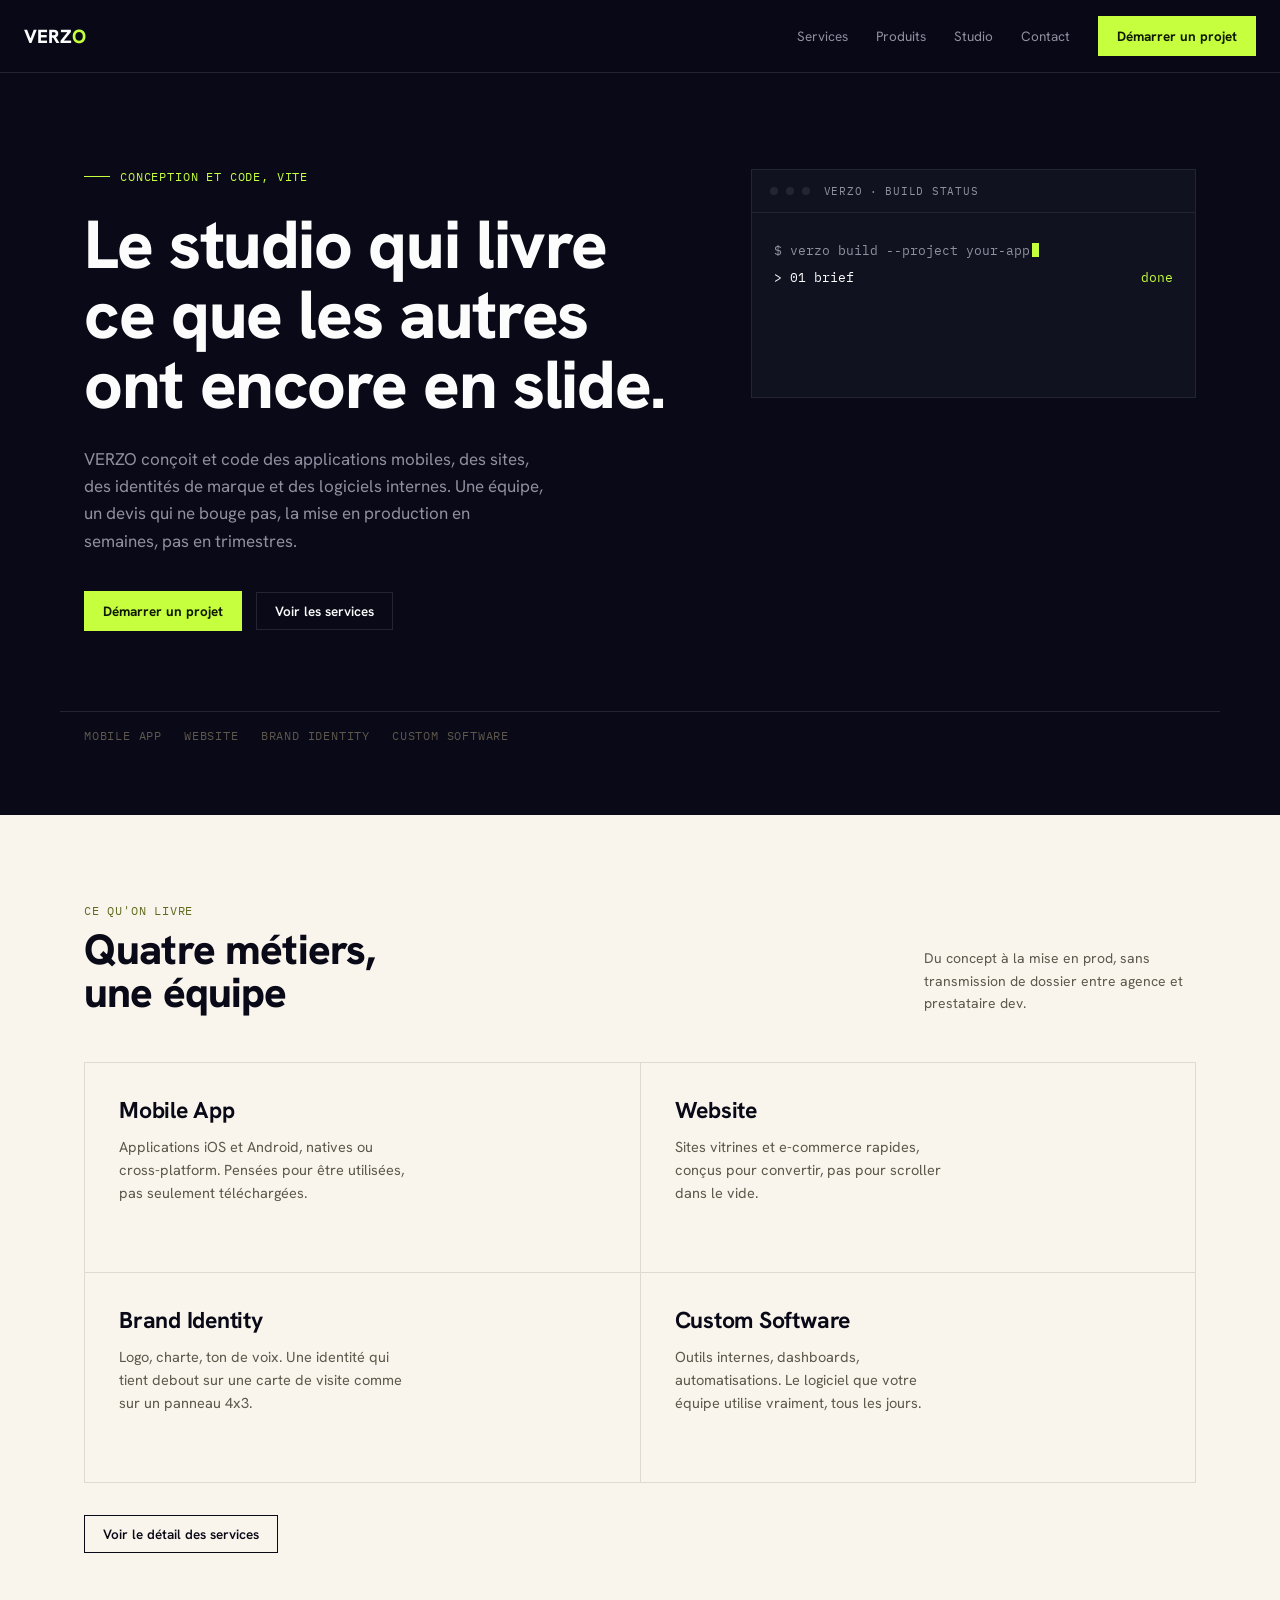
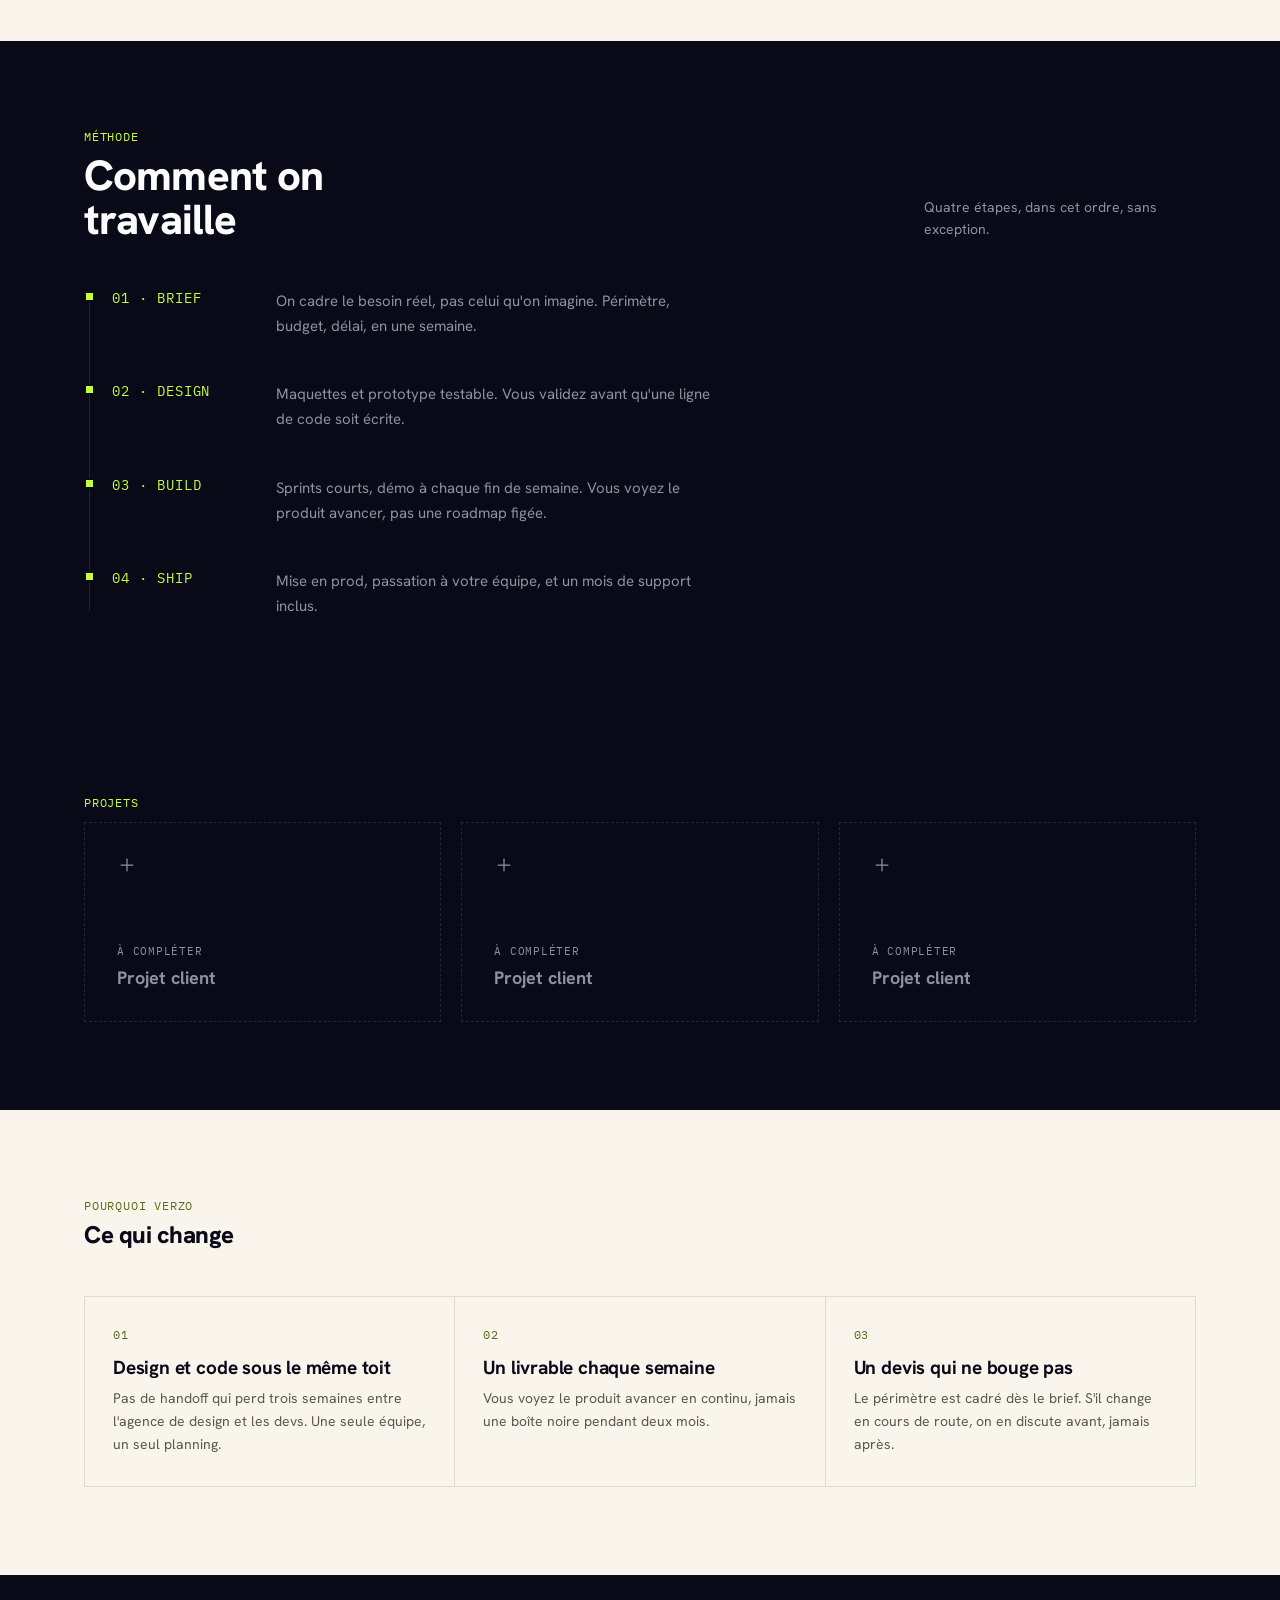
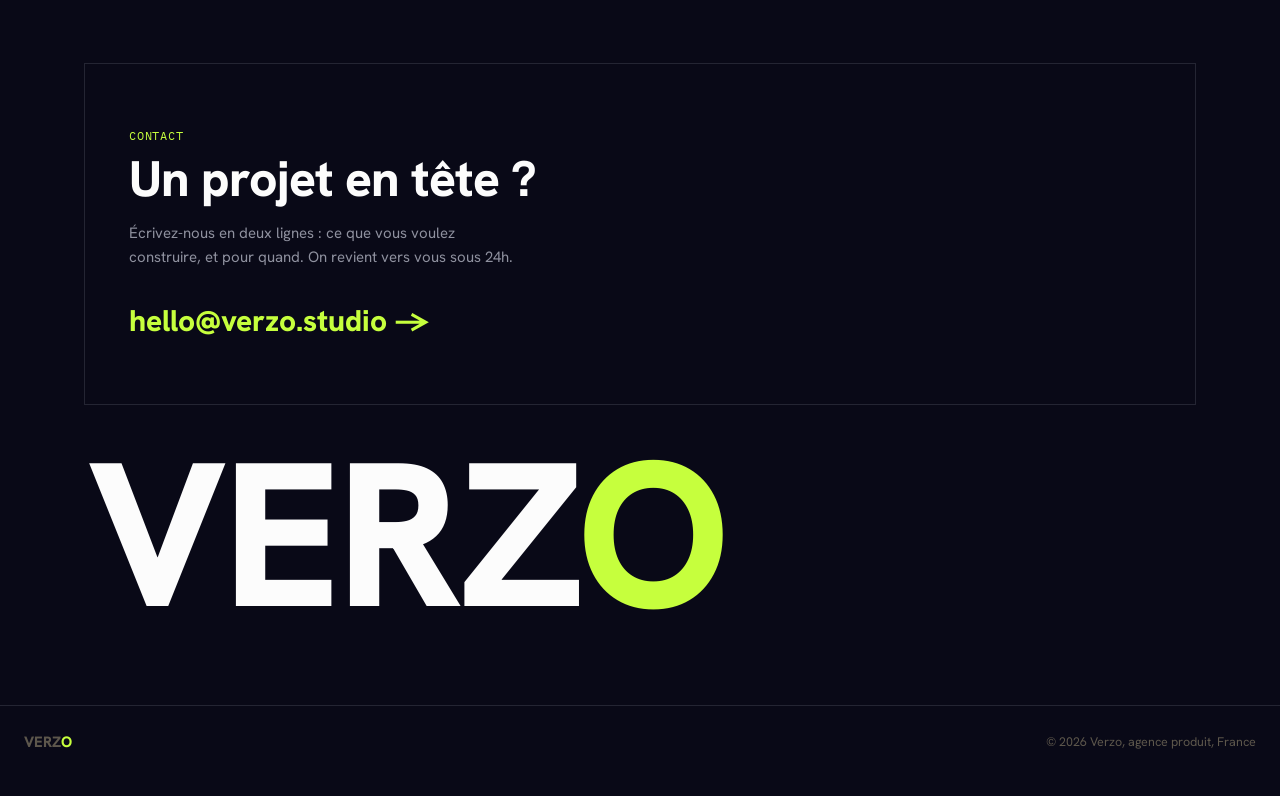
==== index.html @ e253a52f "Initial Verzo site Static zero-build site: home, services, produits, studio, contact." ====
<!doctype html>
<html lang="fr">
<head>
<meta charset="utf-8">
<meta name="viewport" content="width=device-width, initial-scale=1">
<title>Verzo, product studio</title>
<meta name="description" content="Verzo conçoit et code des applications mobiles, des sites, des identités de marque et des logiciels internes. Une équipe, du brief à la mise en prod.">
<link rel="stylesheet" href="styles.css">
</head>
<body>

<nav>
  <a href="index.html" class="logo">VERZ<span class="dot">O</span></a>
  <div class="navlinks">
    <a href="services.html" class="navlink">Services</a>
    <a href="produits.html" class="navlink">Produits</a>
    <a href="studio.html" class="navlink">Studio</a>
    <a href="contact.html" class="navlink">Contact</a>
    <a class="btn-primary" href="mailto:hello@verzo.studio">Démarrer un projet</a>
  </div>
</nav>

<header style="padding:96px 24px 0;">
  <div class="wrap two-col">
    <div>
      <div class="mono" style="font-size:12px; color:var(--lime); display:flex; align-items:center; gap:10px; margin-bottom:26px;">
        <span style="width:26px; height:1px; background:var(--lime); display:inline-block;"></span>
        Conception et code, vite
      </div>
      <h1 style="font-size:clamp(38px, 6.4vw, 68px); max-width:16ch;">Le studio qui livre ce que les autres ont encore en slide.</h1>
      <p style="max-width:46ch; color:var(--grey); font-size:17px; line-height:1.6; margin-top:26px;">VERZO conçoit et code des applications mobiles, des sites, des identités de marque et des logiciels internes. Une équipe, un devis qui ne bouge pas, la mise en production en semaines, pas en trimestres.</p>
      <div style="display:flex; flex-wrap:wrap; align-items:center; gap:14px; margin-top:36px;">
        <a class="btn-primary" href="mailto:hello@verzo.studio">Démarrer un projet</a>
        <a class="btn-outline-dark" href="services.html">Voir les services</a>
      </div>
    </div>

    <div class="terminal" data-terminal data-terminal-cmd-text="$ verzo build --project your-app">
      <div class="terminal-bar">
        <span class="terminal-dot"></span><span class="terminal-dot"></span><span class="terminal-dot"></span>
        <span class="terminal-title mono">verzo · build status</span>
      </div>
      <div class="terminal-body">
        <div class="terminal-cmd" data-terminal-cmd></div>
        <div class="terminal-line" data-terminal-line data-final="done" data-pending="·">
          <span class="label">&gt; 01 brief</span><span class="status">·</span>
        </div>
        <div class="terminal-line" data-terminal-line data-final="done" data-pending="·">
          <span class="label">&gt; 02 design</span><span class="status">·</span>
        </div>
        <div class="terminal-line" data-terminal-line data-final="running" data-pending="·">
          <span class="label">&gt; 03 build</span><span class="status">en cours</span>
        </div>
        <div class="terminal-line" data-terminal-line data-final="pending" data-pending="·">
          <span class="label">&gt; 04 ship</span><span class="status">·</span>
        </div>
      </div>
    </div>
  </div>

  <div class="wrap mono" style="display:flex; flex-wrap:wrap; gap:0; margin-top:80px; border-top:1px solid var(--line-dark); padding-top:16px; font-size:11.5px; color:var(--grey-2);">
    <span style="margin-right:22px;">Mobile App</span>
    <span style="margin-right:22px;">Website</span>
    <span style="margin-right:22px;">Brand Identity</span>
    <span>Custom Software</span>
  </div>
</header>

<section class="on-white reveal" style="margin-top:72px;">
  <div class="wrap">
    <div class="section-head">
      <div>
        <span class="kicker mono">Ce qu'on livre</span>
        <h2>Quatre métiers,<br>une équipe</h2>
      </div>
      <p>Du concept à la mise en prod, sans transmission de dossier entre agence et prestataire dev.</p>
    </div>
    <div class="services-grid reveal-stagger">
      <div class="service-card">
        <h3>Mobile App</h3>
        <p>Applications iOS et Android, natives ou cross-platform. Pensées pour être utilisées, pas seulement téléchargées.</p>
      </div>
      <div class="service-card">
        <h3>Website</h3>
        <p>Sites vitrines et e-commerce rapides, conçus pour convertir, pas pour scroller dans le vide.</p>
      </div>
      <div class="service-card">
        <h3>Brand Identity</h3>
        <p>Logo, charte, ton de voix. Une identité qui tient debout sur une carte de visite comme sur un panneau 4x3.</p>
      </div>
      <div class="service-card">
        <h3>Custom Software</h3>
        <p>Outils internes, dashboards, automatisations. Le logiciel que votre équipe utilise vraiment, tous les jours.</p>
      </div>
    </div>
    <div style="margin-top:32px;">
      <a class="btn-outline-dark" style="color:var(--ink); border-color:var(--ink);" href="services.html">Voir le détail des services</a>
    </div>
  </div>
</section>

<section id="process" class="on-black reveal">
  <div class="wrap">
    <div class="section-head">
      <div>
        <span class="kicker mono">Méthode</span>
        <h2>Comment on<br>travaille</h2>
      </div>
      <p>Quatre étapes, dans cet ordre, sans exception.</p>
    </div>
    <div class="process-list">
      <div class="process-row">
        <span class="node"></span>
        <div class="step mono">01 · Brief</div>
        <p>On cadre le besoin réel, pas celui qu'on imagine. Périmètre, budget, délai, en une semaine.</p>
      </div>
      <div class="process-row">
        <span class="node"></span>
        <div class="step mono">02 · Design</div>
        <p>Maquettes et prototype testable. Vous validez avant qu'une ligne de code soit écrite.</p>
      </div>
      <div class="process-row">
        <span class="node"></span>
        <div class="step mono">03 · Build</div>
        <p>Sprints courts, démo à chaque fin de semaine. Vous voyez le produit avancer, pas une roadmap figée.</p>
      </div>
      <div class="process-row">
        <span class="node"></span>
        <div class="step mono">04 · Ship</div>
        <p>Mise en prod, passation à votre équipe, et un mois de support inclus.</p>
      </div>
    </div>
  </div>
</section>

<section class="on-black reveal">
  <div class="wrap">
    <span class="kicker mono">Projets</span>
    <div class="projects-grid" style="margin-top:12px;">
      <div class="project-card-empty">
        <svg aria-hidden="true" width="20" height="20" viewBox="0 0 24 24" fill="none" stroke="var(--grey)" stroke-width="1.5" stroke-linecap="round"><line x1="12" y1="5" x2="12" y2="19"/><line x1="5" y1="12" x2="19" y2="12"/></svg>
        <div>
          <div class="mono" style="font-size:11px; color:var(--grey);">À compléter</div>
          <div class="label">Projet client</div>
        </div>
      </div>
      <div class="project-card-empty">
        <svg aria-hidden="true" width="20" height="20" viewBox="0 0 24 24" fill="none" stroke="var(--grey)" stroke-width="1.5" stroke-linecap="round"><line x1="12" y1="5" x2="12" y2="19"/><line x1="5" y1="12" x2="19" y2="12"/></svg>
        <div>
          <div class="mono" style="font-size:11px; color:var(--grey);">À compléter</div>
          <div class="label">Projet client</div>
        </div>
      </div>
      <div class="project-card-empty">
        <svg aria-hidden="true" width="20" height="20" viewBox="0 0 24 24" fill="none" stroke="var(--grey)" stroke-width="1.5" stroke-linecap="round"><line x1="12" y1="5" x2="12" y2="19"/><line x1="5" y1="12" x2="19" y2="12"/></svg>
        <div>
          <div class="mono" style="font-size:11px; color:var(--grey);">À compléter</div>
          <div class="label">Projet client</div>
        </div>
      </div>
    </div>
  </div>
</section>

<section class="on-white reveal">
  <div class="wrap">
    <span class="kicker mono">Pourquoi Verzo</span>
    <h2 style="margin-bottom:48px;">Ce qui change</h2>
    <div class="why-grid reveal-stagger">
      <div class="why-card">
        <span class="idx mono">01</span>
        <h3>Design et code sous le même toit</h3>
        <p>Pas de handoff qui perd trois semaines entre l'agence de design et les devs. Une seule équipe, un seul planning.</p>
      </div>
      <div class="why-card">
        <span class="idx mono">02</span>
        <h3>Un livrable chaque semaine</h3>
        <p>Vous voyez le produit avancer en continu, jamais une boîte noire pendant deux mois.</p>
      </div>
      <div class="why-card">
        <span class="idx mono">03</span>
        <h3>Un devis qui ne bouge pas</h3>
        <p>Le périmètre est cadré dès le brief. S'il change en cours de route, on en discute avant, jamais après.</p>
      </div>
    </div>
  </div>
</section>

<section id="contact" class="on-black reveal">
  <div class="wrap">
    <div class="contact-inner">
      <span class="kicker mono">Contact</span>
      <h2>Un projet en tête ?</h2>
      <p>Écrivez-nous en deux lignes : ce que vous voulez construire, et pour quand. On revient vers vous sous 24h.</p>
      <a class="contact-email" href="mailto:hello@verzo.studio">hello@verzo.studio →</a>
    </div>
    <div class="wordmark-huge" aria-hidden="true">VERZ<span class="dot">O</span></div>
  </div>
</section>

<footer>
  <a href="index.html" class="logo">VERZ<span style="color:var(--lime);">O</span></a>
  <div>© 2026 Verzo, agence produit, France</div>
</footer>

<script src="script.js" defer></script>
</body>
</html>
---- styles.css ----
@import url('https://fonts.googleapis.com/css2?family=Hanken+Grotesk:wght@500;600;700;800&family=IBM+Plex+Mono:wght@500;600&display=swap');

:root{
  --ink: oklch(15% 0.03 280);
  --ink-soft: oklch(19% 0.028 280);
  --line-dark: oklch(27% 0.025 280);
  --paper: oklch(97% 0.012 85);
  --paper-soft: oklch(94% 0.012 85);
  --line-light: oklch(89% 0.01 85);
  --grey: oklch(66% 0.02 280);
  --grey-2: oklch(46% 0.02 85);
  --white: oklch(99% 0 0);
  --lime: #C6FF3D;
  --lime-dark: #5E6A1F;
  --lime-ink: oklch(20% 0.05 126);
  --error: #C0392B;
}
*{box-sizing:border-box;}
html{scroll-behavior:smooth;}
body{
  margin:0;
  background:var(--ink);
  color:var(--white);
  font-family:'Hanken Grotesk', ui-sans-serif, system-ui, sans-serif;
  -webkit-font-smoothing:antialiased;
  overflow-x:hidden;
}
.wrap{max-width:1160px; margin:0 auto; padding-inline:24px;}
h1,h2,h3{font-weight:800; letter-spacing:-0.02em; line-height:1.03; text-wrap:balance; margin:0;}
p{margin:0;}
img,svg{max-width:100%;}
a{color:inherit; text-decoration:none;}
.mono{font-family:'IBM Plex Mono', ui-monospace, monospace; letter-spacing:0.07em; text-transform:uppercase;}

/* nav */
nav{
  position:sticky; top:env(safe-area-inset-top, 0px); z-index:30;
  display:flex; align-items:center; justify-content:space-between;
  padding:16px 24px;
  background:color-mix(in oklch, var(--ink) 88%, transparent);
  backdrop-filter:blur(10px);
  border-bottom:1px solid var(--line-dark);
}
.logo{font-weight:800; font-size:19px;}
.logo .dot{color:var(--lime);}
.navlinks{display:flex; align-items:center; gap:28px;}
.navlink{font-size:13.5px; color:var(--grey); transition:color .15s;}
.navlink:hover, .navlink.active{color:var(--white);}
.navlinks-mobile-toggle{display:none;}

.btn-primary{
  display:inline-flex; align-items:center; gap:8px;
  background:var(--lime); color:var(--lime-ink);
  font-weight:700; font-size:13.5px; padding:10px 18px;
  border:1px solid var(--lime); cursor:pointer;
}
.btn-primary:hover{background:transparent; color:var(--lime);}
.btn-outline-dark{
  display:inline-flex; align-items:center; gap:8px;
  background:transparent; color:var(--white);
  font-weight:600; font-size:13.5px; padding:9px 18px;
  border:1px solid var(--line-dark); cursor:pointer;
}
.btn-outline-dark:hover{border-color:var(--white);}
a:focus-visible, button:focus-visible{outline:2px solid var(--lime); outline-offset:2px;}

section{padding-block:88px;}
.on-black{background:var(--ink); color:var(--white);}
.on-white{background:var(--paper); color:var(--ink);}

.kicker{font-size:11.5px; color:var(--lime); display:block; margin-bottom:10px;}
.on-white .kicker{color:var(--lime-dark);}
.section-head{display:flex; justify-content:space-between; align-items:flex-end; gap:24px; margin-bottom:48px; flex-wrap:wrap;}
.section-head h2{font-size:clamp(28px, 4.2vw, 42px);}
.section-head p{max-width:34ch; font-size:14px; line-height:1.6; margin:0;}
.on-black .section-head p{color:var(--grey);}
.on-white .section-head p{color:var(--grey-2);}

/* page header (non-hero) */
.page-header{padding:120px 24px 48px;}
.page-header .kicker{margin-bottom:16px;}
.page-header h1{font-size:clamp(36px, 6vw, 60px); max-width:16ch;}
.page-header p{max-width:52ch; color:var(--grey); font-size:16.5px; line-height:1.6; margin-top:22px;}

/* services grid */
.services-grid{display:grid; grid-template-columns:repeat(2, 1fr); border-top:1px solid var(--line-light); border-left:1px solid var(--line-light);}
.service-card{border-right:1px solid var(--line-light); border-bottom:1px solid var(--line-light); padding:36px 34px; display:flex; flex-direction:column; gap:12px; min-height:210px;}
.service-card h3{font-size:23px; font-weight:700; letter-spacing:-0.01em;}
.service-card p{color:var(--grey-2); font-size:14.5px; line-height:1.6; max-width:36ch;}
.service-card ul{list-style:none; margin:8px 0 0; padding:0; display:flex; flex-direction:column; gap:6px;}
.service-card li{font-size:13.5px; color:var(--grey-2); padding-left:16px; position:relative;}
.service-card li::before{content:"·"; position:absolute; left:0; color:var(--lime-dark);}
@media (max-width:680px){.services-grid{grid-template-columns:1fr;}}

/* process timeline */
.process-list{position:relative; padding-left:28px;}
.process-list::before{content:""; position:absolute; left:5px; top:8px; bottom:8px; width:1px; background:var(--line-dark);}
.process-row{display:grid; grid-template-columns:140px 1fr; gap:24px; padding-bottom:44px; position:relative;}
.process-row:last-child{padding-bottom:0;}
.process-row .node{position:absolute; left:-28px; top:2px; width:11px; height:11px; background:var(--lime); border:2px solid var(--ink);}
.process-row .step{color:var(--lime); font-size:13.5px;}
.process-row p{color:var(--grey); font-size:15px; line-height:1.65; max-width:56ch;}
@media (max-width:680px){
  .process-row{grid-template-columns:1fr;}
}

/* why grid */
.why-grid{display:grid; grid-template-columns:repeat(3, 1fr); gap:1px; background:var(--line-light); border:1px solid var(--line-light);}
.why-card{background:var(--paper); padding:30px 28px;}
.why-card .idx{font-size:12px; color:var(--lime-dark); display:block; margin-bottom:16px;}
.why-card h3{font-size:19px; font-weight:700; letter-spacing:-0.01em;}
.why-card p{color:var(--grey-2); font-size:14px; line-height:1.65; margin-top:10px;}
@media (max-width:780px){.why-grid{grid-template-columns:1fr;}}

/* contact */
.contact-inner{border:1px solid var(--line-dark); padding:64px 44px;}
.contact-inner h2{font-size:clamp(30px, 5.6vw, 50px); max-width:15ch;}
.contact-inner p{color:var(--grey); max-width:48ch; font-size:15px; line-height:1.6; margin-top:16px;}
.contact-email{display:inline-flex; align-items:center; gap:12px; margin-top:32px; font-weight:800; font-size:clamp(22px, 3.6vw, 30px); color:var(--lime);}
.contact-email:hover{color:var(--white);}

.field{display:flex; flex-direction:column; gap:8px;}
.field label{font-size:12.5px; font-weight:600;}
.field input, .field textarea{
  font-family:'Hanken Grotesk', sans-serif; font-size:14.5px; padding:12px 14px;
  border:1px solid var(--line-dark); background:var(--ink-soft); color:var(--white); outline:none;
}
.field textarea{resize:vertical; min-height:110px;}
.field input:focus, .field textarea:focus{border-color:var(--lime); box-shadow:0 0 0 3px color-mix(in oklch, var(--lime) 30%, transparent);}
.field .msg-help{font-size:12px; color:var(--grey);}

.projects-grid{display:grid; grid-template-columns:repeat(3, 1fr); gap:20px;}
.project-card-empty{border:1px dashed var(--line-dark); padding:32px; min-height:200px; display:flex; flex-direction:column; justify-content:space-between;}
.project-card-empty .label{font-weight:700; font-size:18px; color:var(--grey); margin-top:8px;}
@media (max-width:780px){.projects-grid{grid-template-columns:1fr;}}

.wordmark-huge{
  font-weight:800; letter-spacing:-0.02em;
  font-size:clamp(64px, 16vw, 220px); line-height:0.8;
  color:var(--white); white-space:nowrap; overflow:hidden;
  margin-top:48px; padding-left:4px;
}
.wordmark-huge .dot{color:var(--lime);}

footer{padding:26px 24px 44px; border-top:1px solid var(--line-dark); display:flex; justify-content:space-between; align-items:center; gap:16px; flex-wrap:wrap; color:var(--grey-2); font-size:12.5px;}
footer .logo{font-size:15px;}

.two-col{display:grid; grid-template-columns:1.15fr 0.85fr; gap:64px; align-items:start;}
.two-col-even{display:grid; grid-template-columns:1fr 1fr; gap:64px; align-items:start;}
.card-split{display:grid; grid-template-columns:1fr auto; gap:32px; align-items:start;}

@media (max-width:760px){
  nav{flex-wrap:wrap; row-gap:12px;}
  .navlinks{gap:14px; flex-wrap:wrap; justify-content:flex-end;}
  header[style], .page-header{padding-left:20px; padding-right:20px;}
  .two-col, .two-col-even{grid-template-columns:1fr; gap:40px;}
  .card-split{grid-template-columns:1fr; gap:24px;}
}

/* scroll reveal */
.reveal{opacity:0; transform:translateY(24px); transition:opacity .7s cubic-bezier(.2,.7,.3,1), transform .7s cubic-bezier(.2,.7,.3,1);}
.reveal.is-visible{opacity:1; transform:translateY(0);}
.reveal-stagger > *{opacity:0; transform:translateY(18px); transition:opacity .6s ease, transform .6s ease;}
.reveal-stagger.is-visible > *{opacity:1; transform:translateY(0);}
.reveal-stagger.is-visible > *:nth-child(1){transition-delay:.05s;}
.reveal-stagger.is-visible > *:nth-child(2){transition-delay:.12s;}
.reveal-stagger.is-visible > *:nth-child(3){transition-delay:.19s;}
.reveal-stagger.is-visible > *:nth-child(4){transition-delay:.26s;}
@media (prefers-reduced-motion: reduce){
  html{scroll-behavior:auto;}
  .reveal, .reveal-stagger > *{transition:none; opacity:1; transform:none;}
}

/* terminal */
.terminal{background:var(--ink-soft); border:1px solid var(--line-dark);}
.terminal-bar{display:flex; align-items:center; gap:8px; padding:14px 18px; border-bottom:1px solid var(--line-dark);}
.terminal-dot{width:8px; height:8px; border-radius:50%; background:var(--line-dark); display:inline-block;}
.terminal-title{font-size:10.5px; color:var(--grey); margin-left:6px;}
.terminal-body{padding:24px 22px; font-family:'IBM Plex Mono', monospace; font-size:13px; line-height:2.1; min-height:170px;}
.terminal-cmd{color:var(--grey);}
.terminal-cmd .cursor{display:inline-block; width:7px; height:14px; background:var(--lime); margin-left:2px; animation:blink 1s step-end infinite; vertical-align:-2px;}
.terminal-line{display:flex; justify-content:space-between; opacity:0; transform:translateY(4px); transition:opacity .3s ease, transform .3s ease;}
.terminal-line.shown{opacity:1; transform:translateY(0);}
.terminal-line .label{color:var(--white);}
.terminal-line .status{color:var(--grey);}
.terminal-line .status.done{color:var(--lime);}
@keyframes blink{50%{opacity:0;}}
@media (prefers-reduced-motion: reduce){
  .terminal-cmd .cursor{animation:none;}
  .terminal-line{transition:none;}
}
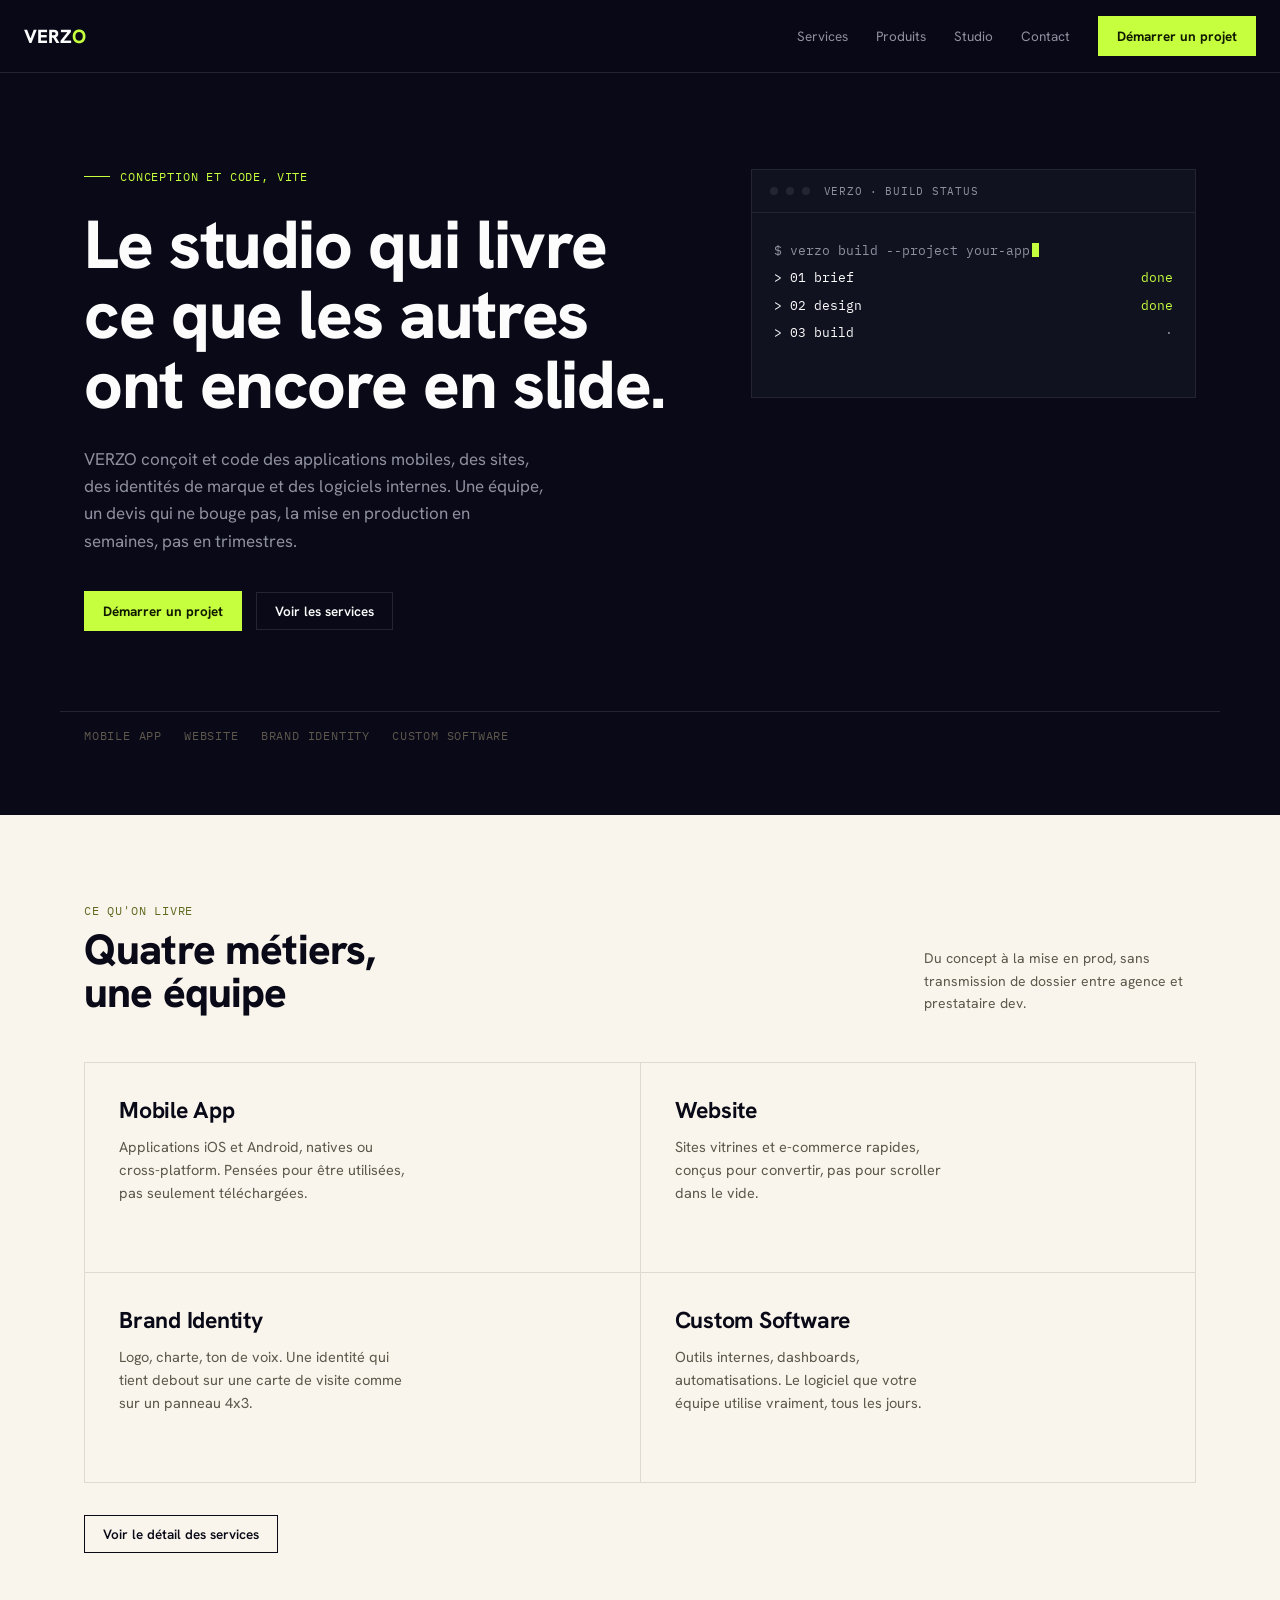
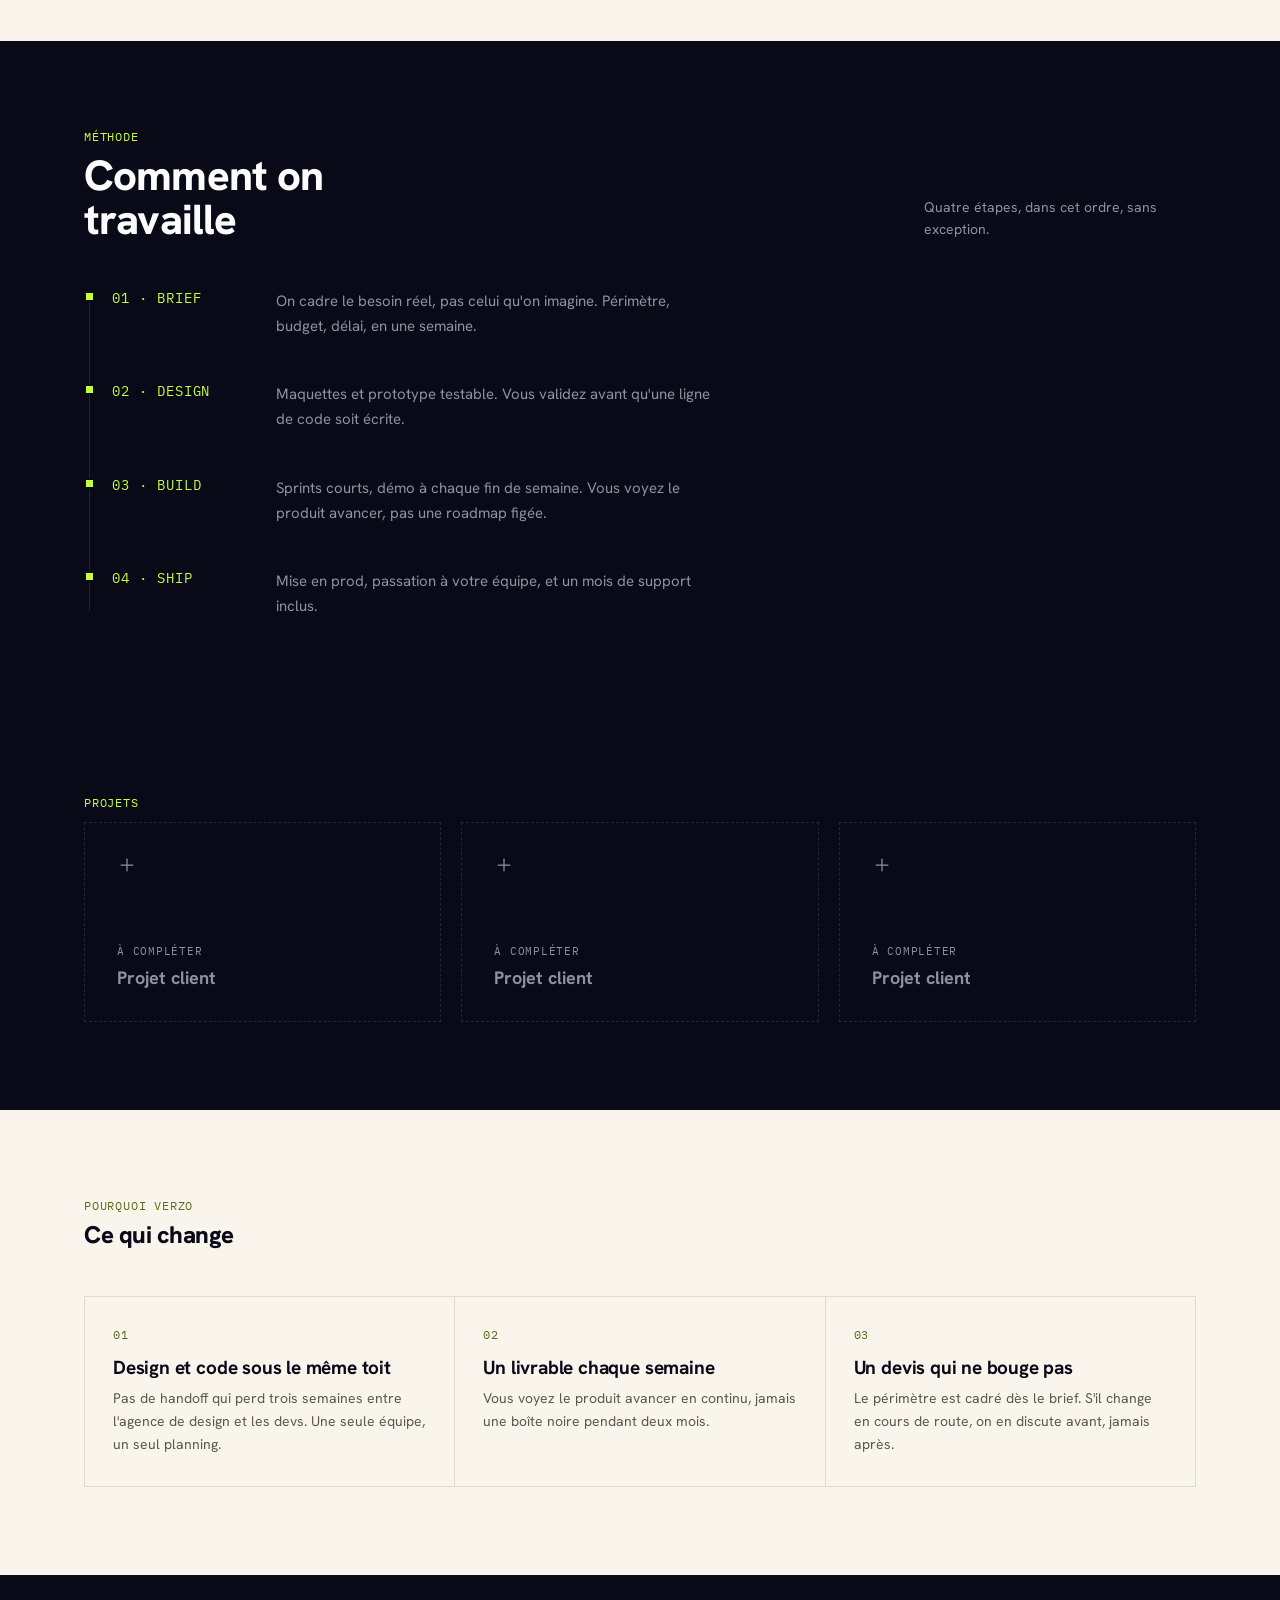
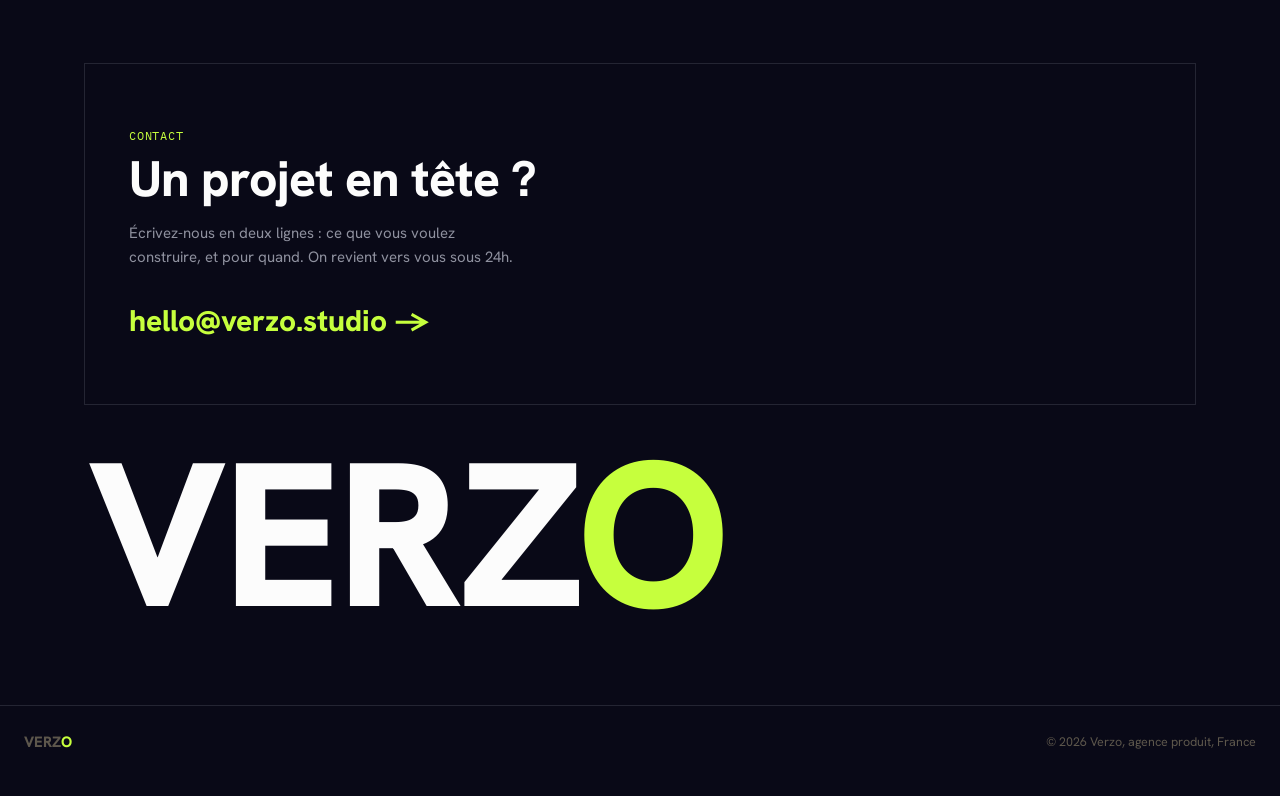
==== commit 046f55e6: "Add brand assets: favicon, wordmark SVGs, OG image Wire favicon/apple-touch-icon and Open Graph tags" ====
--- a/index.html
+++ b/index.html
@@ -5,6 +5,15 @@
 <meta name="viewport" content="width=device-width, initial-scale=1">
 <title>Verzo, product studio</title>
 <meta name="description" content="Verzo conçoit et code des applications mobiles, des sites, des identités de marque et des logiciels internes. Une équipe, du brief à la mise en prod.">
+<link rel="icon" href="favicon.svg" type="image/svg+xml">
+<link rel="icon" href="favicon-32.png" sizes="32x32" type="image/png">
+<link rel="icon" href="favicon-16.png" sizes="16x16" type="image/png">
+<link rel="apple-touch-icon" href="apple-touch-icon.png">
+<meta property="og:type" content="website">
+<meta property="og:title" content="Verzo, product studio">
+<meta property="og:description" content="Verzo conçoit et code des applications mobiles, des sites, des identités de marque et des logiciels internes. Une équipe, du brief à la mise en prod.">
+<meta property="og:image" content="brand/og-image.png">
+<meta name="twitter:card" content="summary_large_image">
 <link rel="stylesheet" href="styles.css">
 </head>
 <body>
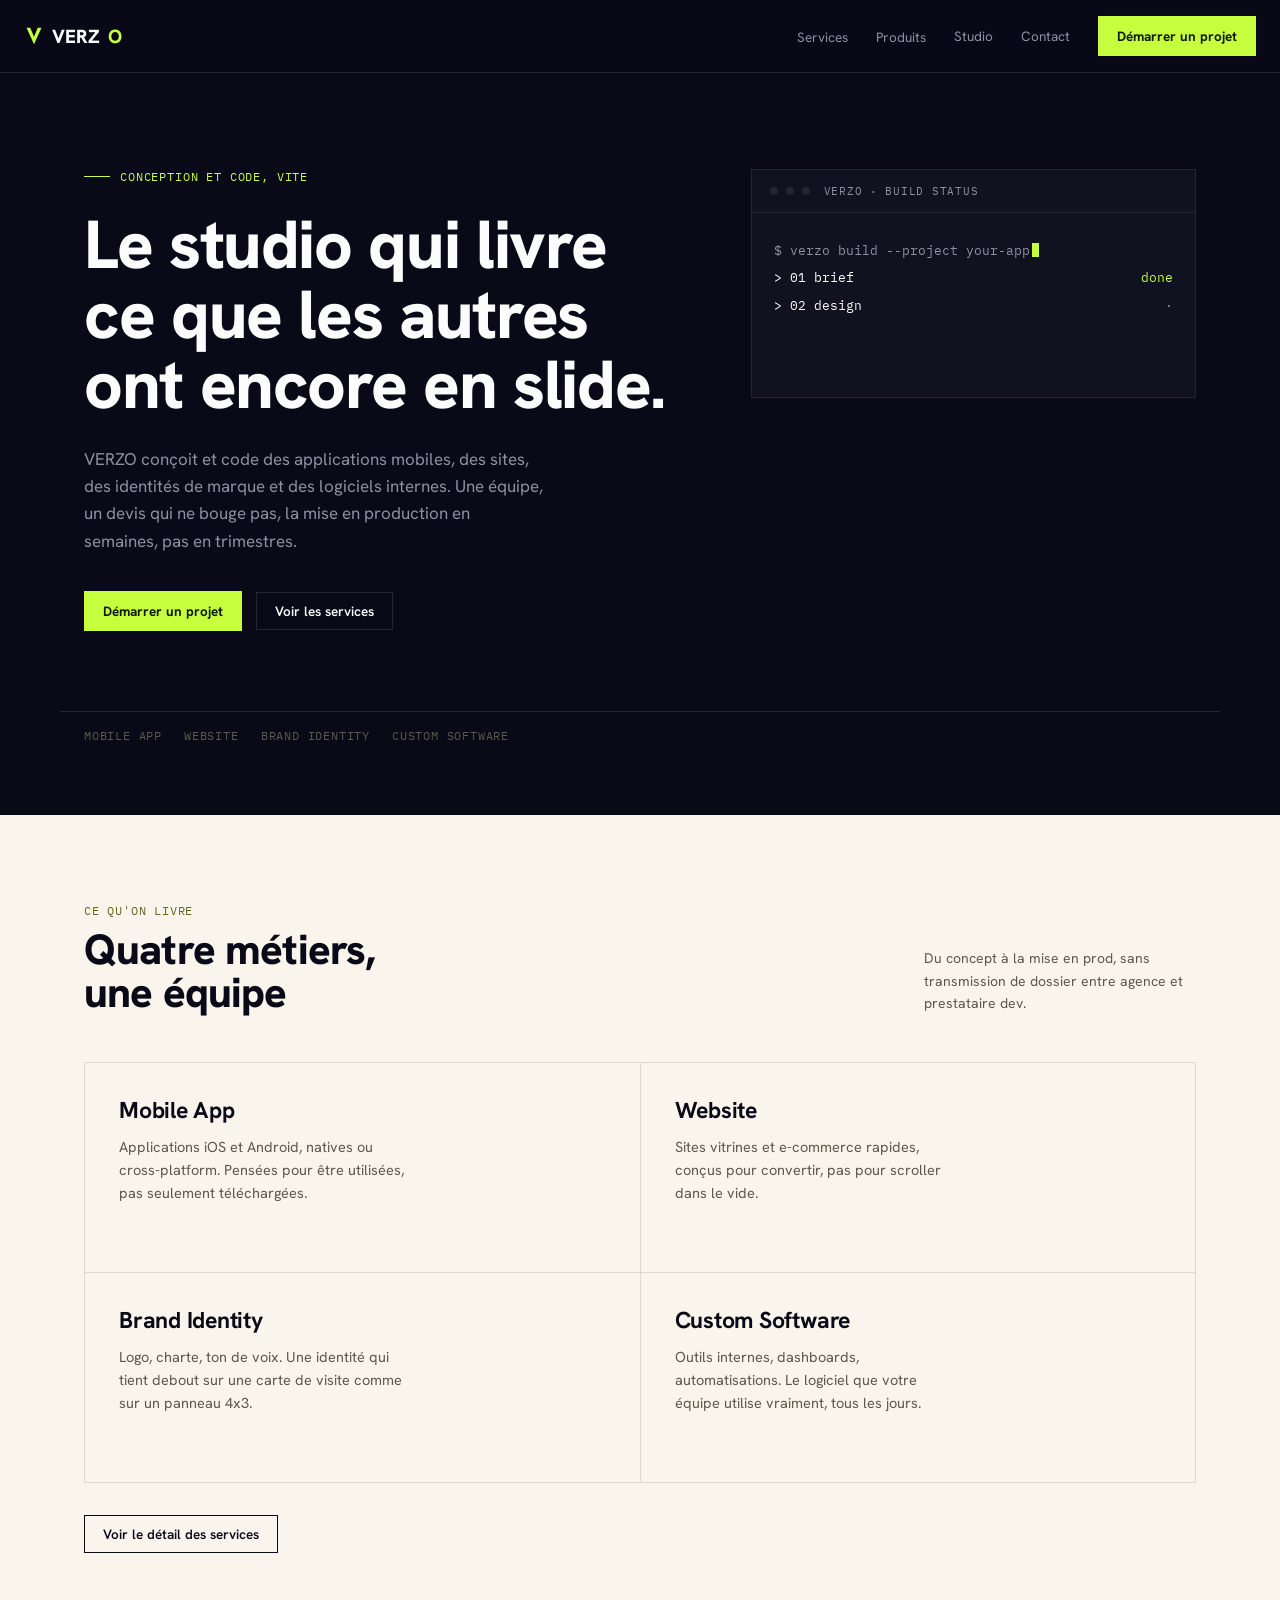
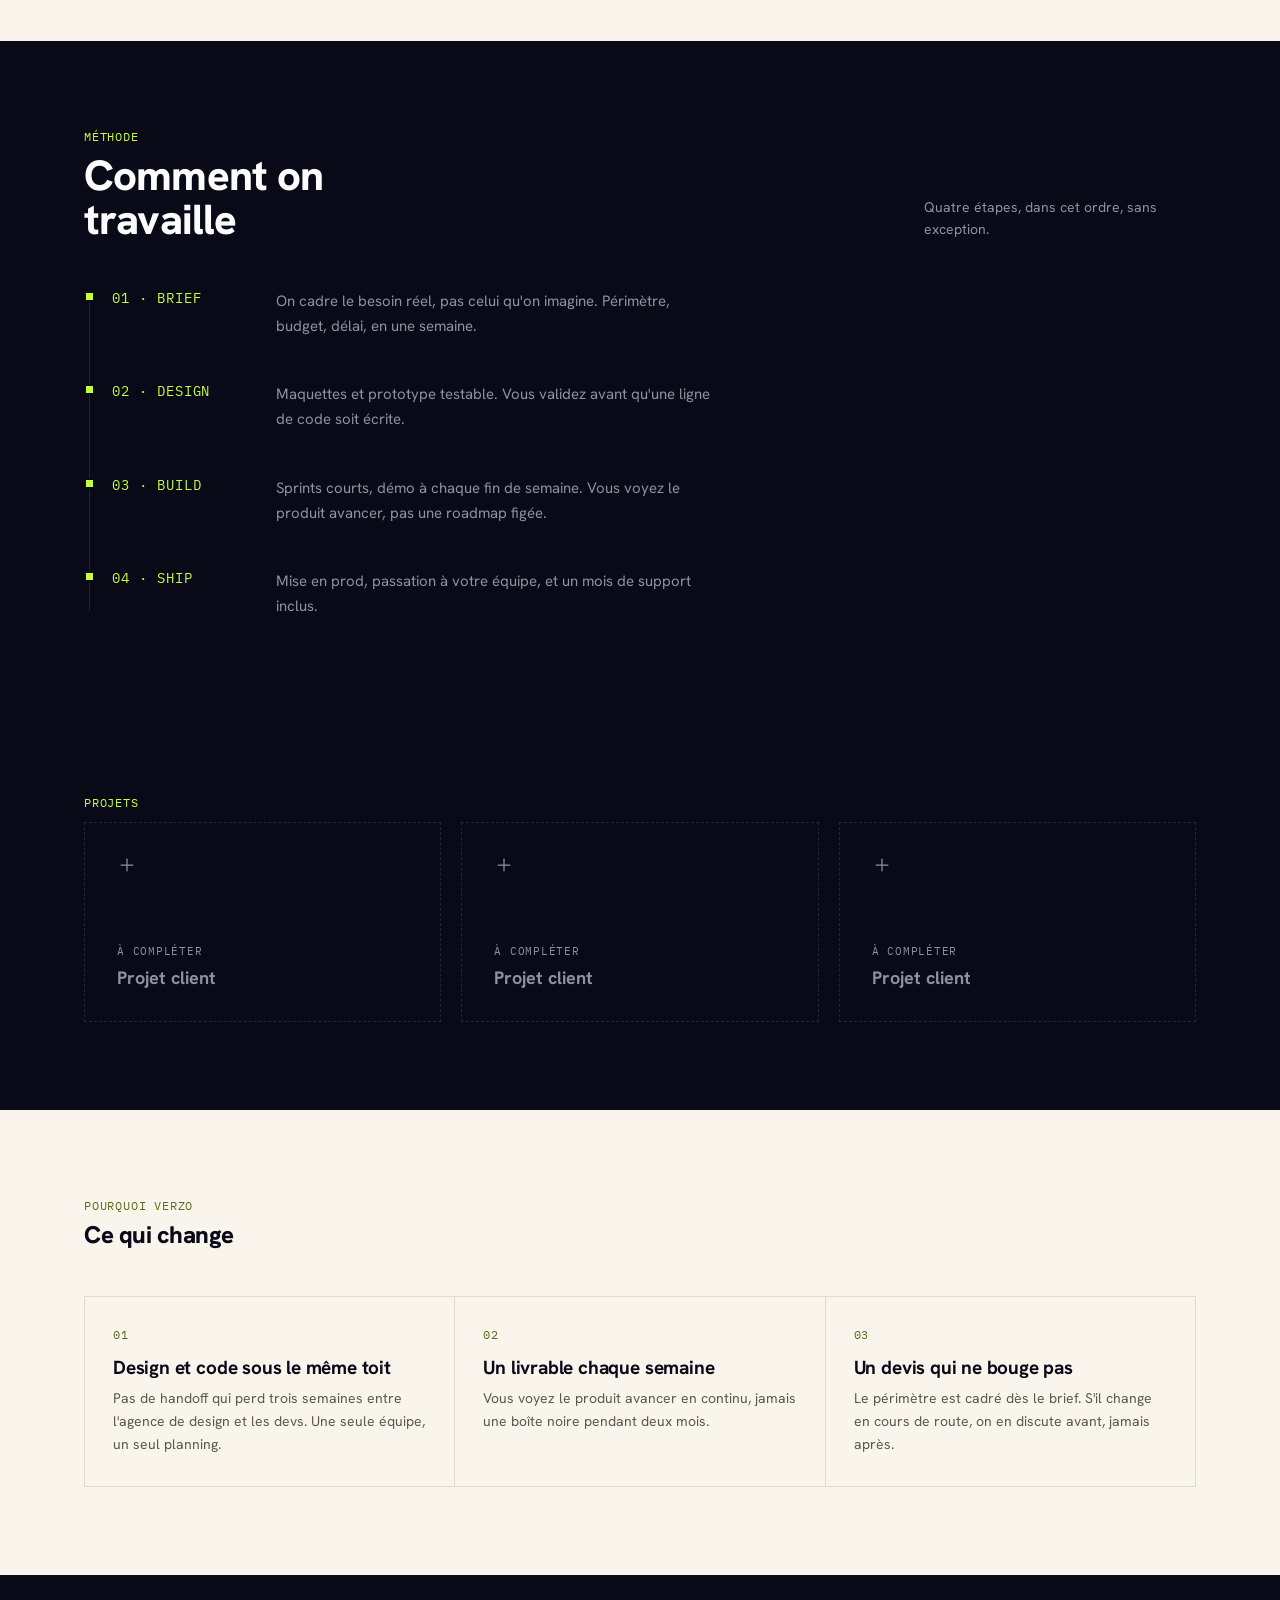
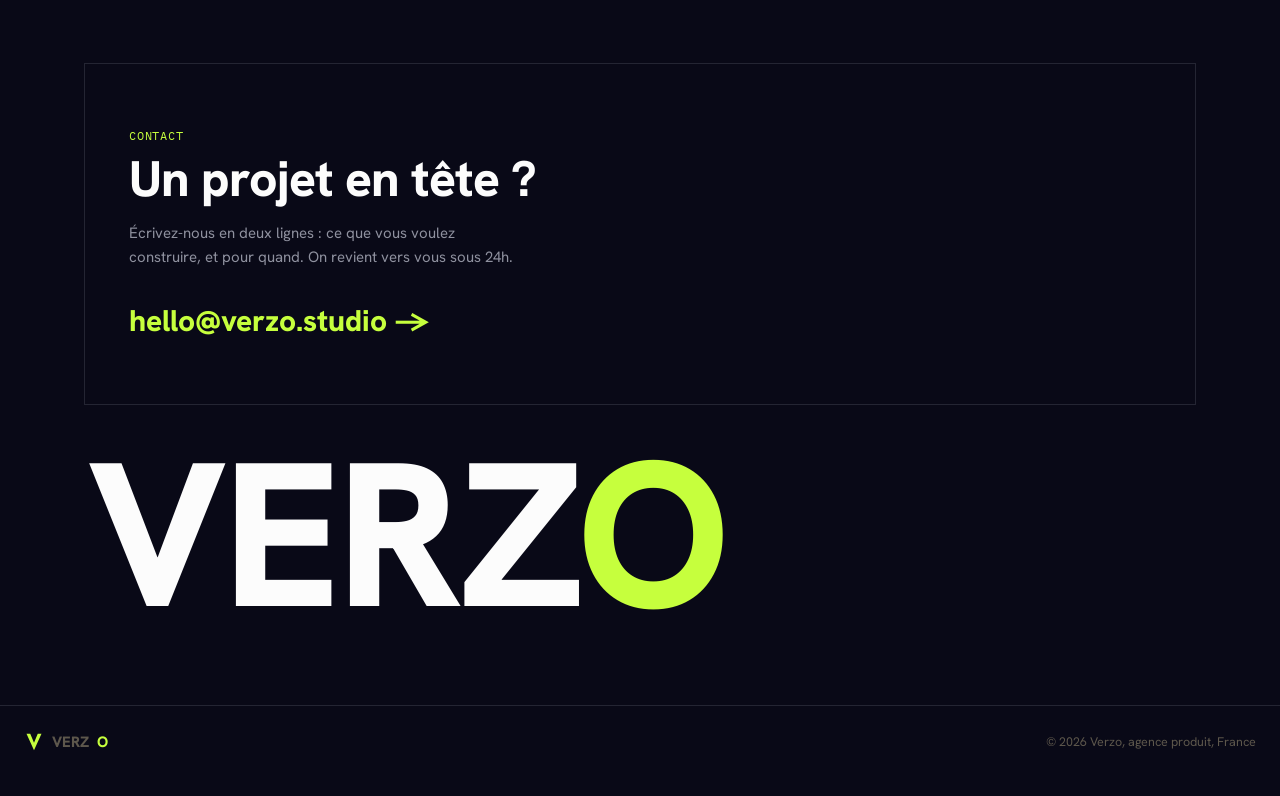
==== commit bca54d7c: "New graphic V mark, hover dropdowns for Services/Produits Replace the thin chevron favicon with a bo" ====
--- a/index.html
+++ b/index.html
@@ -19,10 +19,46 @@
 <body>
 
 <nav>
-  <a href="index.html" class="logo">VERZ<span class="dot">O</span></a>
+  <a href="index.html" class="logo">
+    <svg width="20" height="20" viewBox="0 0 24 24" aria-hidden="true"><polygon points="3,2 12,22 21,2 16.5,2 12,13 7.5,2" fill="#C6FF3D"/></svg>
+    VERZ<span class="dot">O</span>
+  </a>
   <div class="navlinks">
-    <a href="services.html" class="navlink">Services</a>
-    <a href="produits.html" class="navlink">Produits</a>
+    <div class="nav-has-dropdown">
+      <a href="services.html" class="navlink">Services</a>
+      <div class="nav-dropdown">
+        <a class="nav-dropdown-item" href="services.html#mobile">
+          <svg aria-hidden="true" width="20" height="20" viewBox="0 0 24 24" fill="none" stroke="var(--white)" stroke-width="1.5" stroke-linecap="round" stroke-linejoin="round"><rect x="7" y="2" width="10" height="20" rx="2"/><line x1="11" y1="18" x2="13" y2="18"/></svg>
+          <div class="title">Mobile App</div>
+          <div class="desc">iOS et Android, natif ou cross-platform.</div>
+        </a>
+        <a class="nav-dropdown-item" href="services.html#website">
+          <svg aria-hidden="true" width="20" height="20" viewBox="0 0 24 24" fill="none" stroke="var(--white)" stroke-width="1.5" stroke-linecap="round" stroke-linejoin="round"><rect x="2" y="4" width="20" height="16" rx="2"/><line x1="2" y1="9" x2="22" y2="9"/></svg>
+          <div class="title">Website</div>
+          <div class="desc">Sites rapides, pensés pour convertir.</div>
+        </a>
+        <a class="nav-dropdown-item" href="services.html#brand">
+          <svg aria-hidden="true" width="20" height="20" viewBox="0 0 24 24" fill="none" stroke="var(--white)" stroke-width="1.5" stroke-linecap="round" stroke-linejoin="round"><path d="M4 20l4-1 10-10-3-3L5 16l-1 4z"/><path d="M14 6l3 3"/></svg>
+          <div class="title">Brand Identity</div>
+          <div class="desc">Logo, charte, ton de voix.</div>
+        </a>
+        <a class="nav-dropdown-item" href="services.html#software">
+          <svg aria-hidden="true" width="20" height="20" viewBox="0 0 24 24" fill="none" stroke="var(--white)" stroke-width="1.5" stroke-linecap="round" stroke-linejoin="round"><rect x="2" y="4" width="20" height="16" rx="2"/><polyline points="6 9 10 12 6 15"/><line x1="12" y1="15" x2="17" y2="15"/></svg>
+          <div class="title">Custom Software</div>
+          <div class="desc">Outils internes, dashboards, automatisations.</div>
+        </a>
+      </div>
+    </div>
+    <div class="nav-has-dropdown">
+      <a href="produits.html" class="navlink">Produits</a>
+      <div class="nav-dropdown nav-dropdown-single">
+        <a class="nav-dropdown-item" href="produits.html">
+          <svg aria-hidden="true" width="20" height="20" viewBox="0 0 24 24" fill="none" stroke="var(--white)" stroke-width="1.5" stroke-linecap="round" stroke-linejoin="round"><polyline points="3 17 9 11 13 15 21 6"/><polyline points="14 6 21 6 21 13"/></svg>
+          <div class="title">Solen <span style="color:var(--lime); font-weight:600;">· Coming soon</span></div>
+          <div class="desc">IA d'analyse comportementale pour sites web, en développement.</div>
+        </a>
+      </div>
+    </div>
     <a href="studio.html" class="navlink">Studio</a>
     <a href="contact.html" class="navlink">Contact</a>
     <a class="btn-primary" href="mailto:hello@verzo.studio">Démarrer un projet</a>
@@ -208,7 +244,10 @@
 </section>
 
 <footer>
-  <a href="index.html" class="logo">VERZ<span style="color:var(--lime);">O</span></a>
+  <a href="index.html" class="logo">
+    <svg width="20" height="20" viewBox="0 0 24 24" aria-hidden="true"><polygon points="3,2 12,22 21,2 16.5,2 12,13 7.5,2" fill="#C6FF3D"/></svg>
+    VERZ<span class="dot">O</span>
+  </a>
   <div>© 2026 Verzo, agence produit, France</div>
 </footer>
 
--- a/styles.css
+++ b/styles.css
@@ -41,12 +41,41 @@
   backdrop-filter:blur(10px);
   border-bottom:1px solid var(--line-dark);
 }
-.logo{font-weight:800; font-size:19px;}
+.logo{display:inline-flex; align-items:center; gap:8px; font-weight:800; font-size:19px;}
 .logo .dot{color:var(--lime);}
+.logo svg{flex-shrink:0;}
 .navlinks{display:flex; align-items:center; gap:28px;}
 .navlink{font-size:13.5px; color:var(--grey); transition:color .15s;}
 .navlink:hover, .navlink.active{color:var(--white);}
 .navlinks-mobile-toggle{display:none;}
+
+/* nav hover dropdown */
+.nav-has-dropdown{position:relative;}
+.nav-dropdown{
+  position:absolute; top:100%; left:50%; transform:translate(-50%, 6px);
+  width:520px; margin-top:14px; padding:24px;
+  background:var(--ink-soft); border:1px solid var(--line-dark);
+  box-shadow:0 24px 48px rgba(0,0,0,0.45);
+  display:grid; grid-template-columns:repeat(2, 1fr); gap:1px; background-color:var(--line-dark);
+  opacity:0; visibility:hidden; transition:opacity .15s ease, transform .15s ease;
+  z-index:40;
+}
+.nav-dropdown::before{
+  content:""; position:absolute; top:-14px; left:0; right:0; height:14px;
+}
+.nav-has-dropdown:hover .nav-dropdown,
+.nav-has-dropdown:focus-within .nav-dropdown{
+  opacity:1; visibility:visible; transform:translate(-50%, 0);
+}
+.nav-dropdown-item{background:var(--ink-soft); padding:18px; display:flex; flex-direction:column; gap:8px; text-align:left;}
+.nav-dropdown-item svg{flex-shrink:0;}
+.nav-dropdown-item .title{font-weight:700; font-size:13.5px; color:var(--white);}
+.nav-dropdown-item .desc{font-size:12px; color:var(--grey); line-height:1.5;}
+.nav-dropdown-item:hover .title{color:var(--lime);}
+.nav-dropdown-single{grid-template-columns:1fr;}
+@media (max-width:900px){
+  .nav-dropdown{display:none;}
+}
 
 .btn-primary{
   display:inline-flex; align-items:center; gap:8px;
